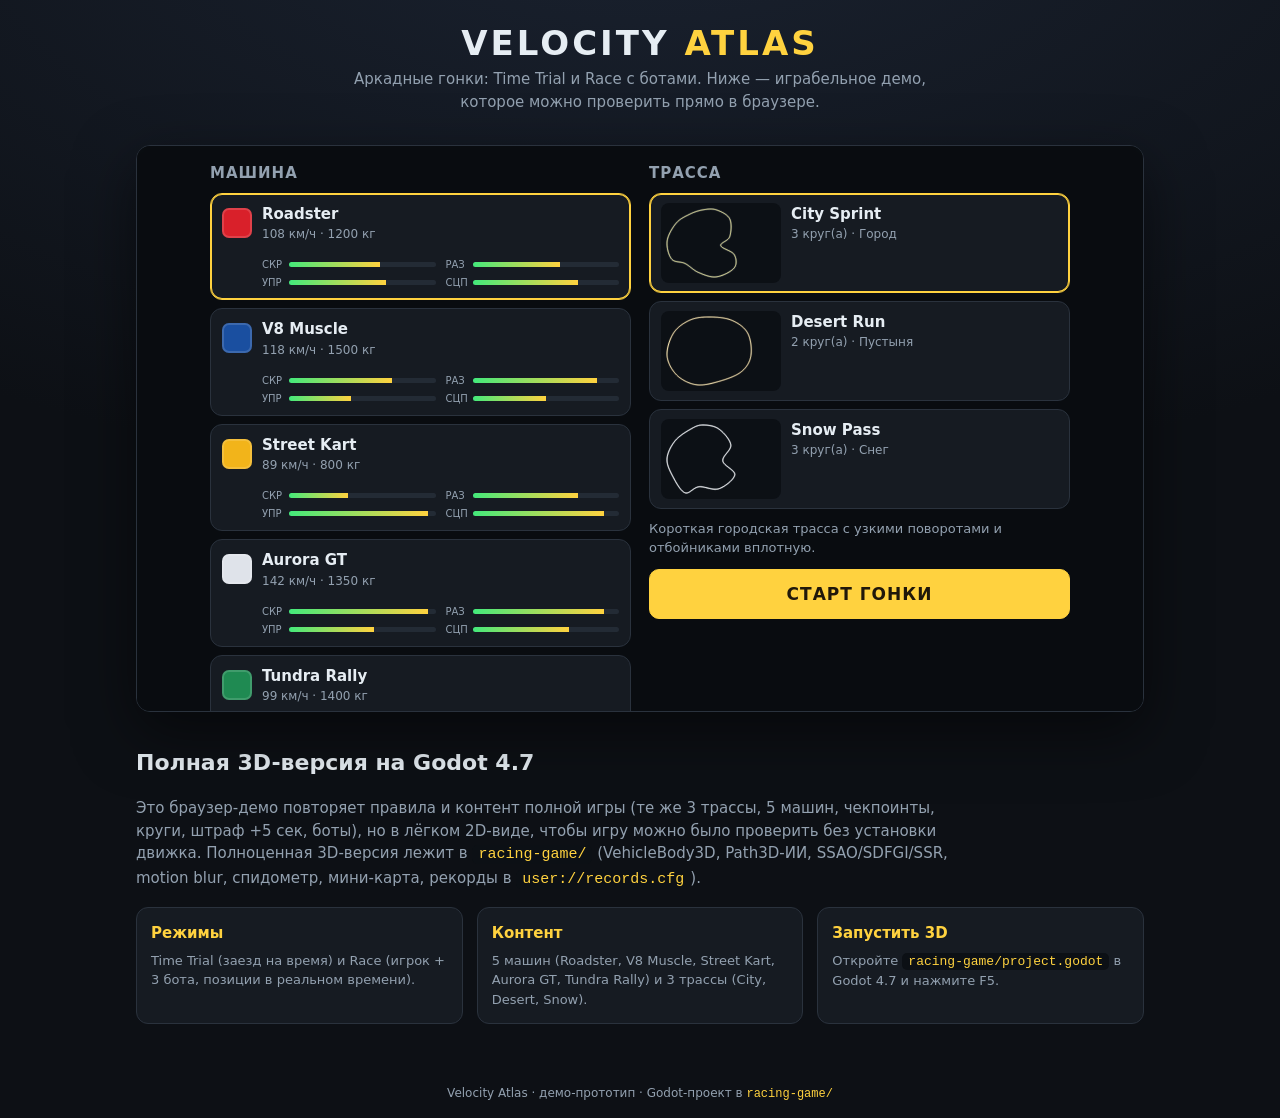
==== velocity-atlas-web/index.html @ 7cdcaae0 "feat: играбельное браузер-демо Velocity Atlas + сайт - velocity-atlas-web/: top-down демо (те же тра" ====
<!DOCTYPE html>
<html lang="ru">
<head>
<meta charset="utf-8">
<meta name="viewport" content="width=device-width, initial-scale=1">
<title>Velocity Atlas — гонки</title>
<link rel="stylesheet" href="style.css">
</head>
<body>
<header class="top">
  <div class="logo">VELOCITY <span>ATLAS</span></div>
  <p class="tag">Аркадные гонки: Time Trial и Race с ботами. Ниже — играбельное демо,
     которое можно проверить прямо в браузере.</p>
</header>

<main>
  <section class="stage-wrap">
    <div id="stage">
      <canvas id="game"></canvas>

      <!-- HUD -->
      <div id="hud" class="hud" style="display:none">
        <div class="hud-left">
          <div class="bigbox"><span id="h-speed">0</span><i>км/ч</i><b id="h-gear">1</b></div>
        </div>
        <div class="hud-top">
          <div class="pill">Круг <b id="h-lap">1/3</b></div>
          <div class="pill">Позиция <b id="h-pos">1/4</b></div>
          <div class="pill">Круг <b id="h-time">—</b></div>
          <div class="pill">Рекорд <b id="h-best">—</b></div>
        </div>
        <canvas id="minimap" class="minimap" width="170" height="130"></canvas>
      </div>

      <!-- Результаты -->
      <div id="results" class="overlay results" style="display:none">
        <div class="panel">
          <h2 id="res-title">ФИНИШ</h2>
          <p id="res-total"></p>
          <p id="res-best"></p>
          <table id="res-table" class="restab"></table>
          <div class="row">
            <button id="btn-retry" class="btn primary">Заново</button>
            <button id="btn-next" class="btn">След. трасса</button>
            <button id="btn-menu" class="btn">В меню</button>
          </div>
        </div>
      </div>

      <!-- Меню выбора -->
      <div id="menu" class="overlay menu">
        <div class="menu-grid">
          <div class="col">
            <h3>Машина</h3>
            <div id="car-list" class="list"></div>
            <p id="car-desc" class="desc"></p>
          </div>
          <div class="col">
            <h3>Трасса</h3>
            <div id="track-list" class="list"></div>
            <p id="track-desc" class="desc"></p>
            <button id="btn-start" class="btn primary big">СТАРТ ГОНКИ</button>
          </div>
        </div>
        <div class="controls">
          <b>Управление:</b> W/↑ газ · S/↓ тормоз · A/D или ←/→ руль · Space ручник · R вернуться на трассу
        </div>
      </div>
    </div>
  </section>

  <section class="about">
    <h2>Полная 3D-версия на Godot 4.7</h2>
    <p>Это браузер-демо повторяет правила и контент полной игры (те же 3 трассы, 5 машин,
       чекпоинты, круги, штраф +5 сек, боты), но в лёгком 2D-виде, чтобы игру можно было
       проверить без установки движка. Полноценная 3D-версия лежит в
       <code>racing-game/</code> (VehicleBody3D, Path3D-ИИ, SSAO/SDFGI/SSR, motion blur,
       спидометр, мини-карта, рекорды в <code>user://records.cfg</code>).</p>
    <div class="cols3">
      <div><h4>Режимы</h4><p>Time Trial (заезд на время) и Race (игрок + 3 бота, позиции в реальном времени).</p></div>
      <div><h4>Контент</h4><p>5 машин (Roadster, V8 Muscle, Street Kart, Aurora GT, Tundra Rally) и 3 трассы (City, Desert, Snow).</p></div>
      <div><h4>Запустить 3D</h4><p>Откройте <code>racing-game/project.godot</code> в Godot 4.7 и нажмите F5.</p></div>
    </div>
  </section>
</main>

<footer class="foot">Velocity Atlas · демо-прототип · Godot-проект в <code>racing-game/</code></footer>

<script src="data.js"></script>
<script src="game.js"></script>
</body>
</html>
---- velocity-atlas-web/style.css ----
:root {
  --bg: #0d1015; --panel: #161b22; --panel2: #1d242e; --line: #2a323d;
  --txt: #e6edf3; --mut: #93a1b0; --acc: #ffd23f; --acc2: #43e97b; --red: #ff5a4d;
}
* { box-sizing: border-box; }
body {
  margin: 0; background: radial-gradient(1200px 600px at 50% -10%, #1a2230, var(--bg));
  color: var(--txt); font: 15px/1.5 system-ui, -apple-system, Segoe UI, Roboto, sans-serif;
}
.top { text-align: center; padding: 26px 16px 10px; }
.logo { font: 800 34px/1 system-ui; letter-spacing: 3px; }
.logo span { color: var(--acc); }
.tag { color: var(--mut); margin: 8px auto 0; max-width: 640px; }

main { max-width: 1040px; margin: 0 auto; padding: 8px 16px 40px; }

.stage-wrap { margin-top: 14px; }
#stage {
  position: relative; width: 100%; aspect-ratio: 16/9; max-height: 70vh;
  background: #0a0d11; border: 1px solid var(--line); border-radius: 14px;
  overflow: hidden; box-shadow: 0 20px 60px rgba(0,0,0,.5);
}
#game { position: absolute; inset: 0; width: 100%; height: 100%; display: block; }

/* HUD */
.hud { position: absolute; inset: 0; pointer-events: none; }
.hud-top { position: absolute; top: 10px; left: 50%; transform: translateX(-50%); display: flex; gap: 8px; }
.pill { background: rgba(10,14,18,.72); border: 1px solid var(--line); border-radius: 999px;
  padding: 5px 12px; font-size: 13px; color: var(--mut); backdrop-filter: blur(4px); }
.pill b { color: var(--txt); }
.hud-left { position: absolute; left: 14px; bottom: 12px; }
.bigbox { position: relative; background: rgba(10,14,18,.78); border: 1px solid var(--line);
  border-radius: 14px; padding: 8px 18px 8px 14px; min-width: 128px; backdrop-filter: blur(4px); }
.bigbox span { font: 800 40px/1 system-ui; }
.bigbox i { font-style: normal; color: var(--mut); font-size: 13px; margin-left: 4px; }
.bigbox b { position: absolute; right: 12px; top: 8px; font: 800 22px/1 system-ui; color: var(--acc); }
.minimap { position: absolute; right: 12px; bottom: 12px; background: rgba(10,14,18,.7);
  border: 1px solid var(--line); border-radius: 10px; backdrop-filter: blur(4px); }

/* Overlays */
.overlay { position: absolute; inset: 0; display: flex; align-items: center; justify-content: center;
  background: rgba(8,11,15,.82); backdrop-filter: blur(3px); }
.panel { background: var(--panel); border: 1px solid var(--line); border-radius: 16px;
  padding: 22px 26px; width: min(560px, 92%); text-align: center; }
.panel h2 { margin: 0 0 6px; font-size: 28px; }
.panel p { margin: 2px 0; color: var(--mut); }
.restab { width: 100%; border-collapse: collapse; margin: 14px 0; font-size: 14px; }
.restab td { padding: 6px 8px; border-bottom: 1px solid var(--line); text-align: left; }
.restab tr.you td { color: var(--acc); font-weight: 700; }
.row { display: flex; gap: 10px; justify-content: center; margin-top: 10px; }

.btn { background: var(--panel2); color: var(--txt); border: 1px solid var(--line);
  border-radius: 10px; padding: 10px 18px; font: 600 14px system-ui; cursor: pointer; transition: .15s; }
.btn:hover { border-color: var(--acc); transform: translateY(-1px); }
.btn.primary { background: var(--acc); color: #20180a; border-color: var(--acc); }
.btn.primary:hover { filter: brightness(1.08); }
.btn.big { width: 100%; padding: 14px; font-size: 17px; margin-top: 10px; letter-spacing: 1px; }

/* Menu */
.menu { display: block; padding: 16px; overflow: auto; }
.menu-grid { display: grid; grid-template-columns: 1fr 1fr; gap: 18px; max-width: 860px; margin: 0 auto; }
.col h3 { margin: 0 0 8px; font-size: 15px; color: var(--mut); text-transform: uppercase; letter-spacing: 1px; }
.list { display: flex; flex-direction: column; gap: 8px; }
.card { display: grid; grid-template-columns: auto 1fr; gap: 10px; align-items: center;
  background: var(--panel); border: 1px solid var(--line); border-radius: 12px; padding: 9px 11px; cursor: pointer; transition: .12s; }
.card:hover { border-color: #3b4654; }
.card.sel { border-color: var(--acc); box-shadow: 0 0 0 1px var(--acc) inset; }
.swatch { width: 30px; height: 30px; border-radius: 7px; box-shadow: inset 0 0 0 2px rgba(255,255,255,.15); }
.cinfo { display: flex; flex-direction: column; }
.cinfo b { font-size: 15px; }
.cinfo span { font-size: 12px; color: var(--mut); }
.tprev { grid-row: span 2; background: #0c1015; border-radius: 8px; }
.bars { grid-column: 2; display: grid; grid-template-columns: 1fr 1fr; gap: 3px 10px; margin-top: 4px; }
.bar { display: flex; align-items: center; gap: 5px; font-size: 10px; color: var(--mut); }
.bar i { font-style: normal; width: 22px; }
.bar u { flex: 1; height: 5px; background: #232b35; border-radius: 3px; overflow: hidden; text-decoration: none; display: block; }
.bar u b { display: block; height: 100%; background: linear-gradient(90deg, var(--acc2), var(--acc)); }
.desc { color: var(--mut); font-size: 13px; min-height: 40px; margin: 10px 0 0; }
.controls { text-align: center; color: var(--mut); font-size: 13px; margin: 16px auto 0; max-width: 720px; }
.controls b { color: var(--txt); }

.about { margin-top: 34px; }
.about h2 { font-size: 22px; }
.about p { color: var(--mut); max-width: 820px; }
.about code { background: #0c1015; padding: 1px 6px; border-radius: 5px; color: var(--acc); }
.cols3 { display: grid; grid-template-columns: repeat(3, 1fr); gap: 14px; margin-top: 16px; }
.cols3 div { background: var(--panel); border: 1px solid var(--line); border-radius: 12px; padding: 14px; }
.cols3 h4 { margin: 0 0 6px; color: var(--acc); }
.cols3 p { margin: 0; font-size: 13px; }
.foot { text-align: center; color: var(--mut); font-size: 12px; padding: 20px; }
.foot code { color: var(--acc); }

@media (max-width: 720px) {
  .menu-grid, .cols3 { grid-template-columns: 1fr; }
  .bigbox span { font-size: 30px; }
}
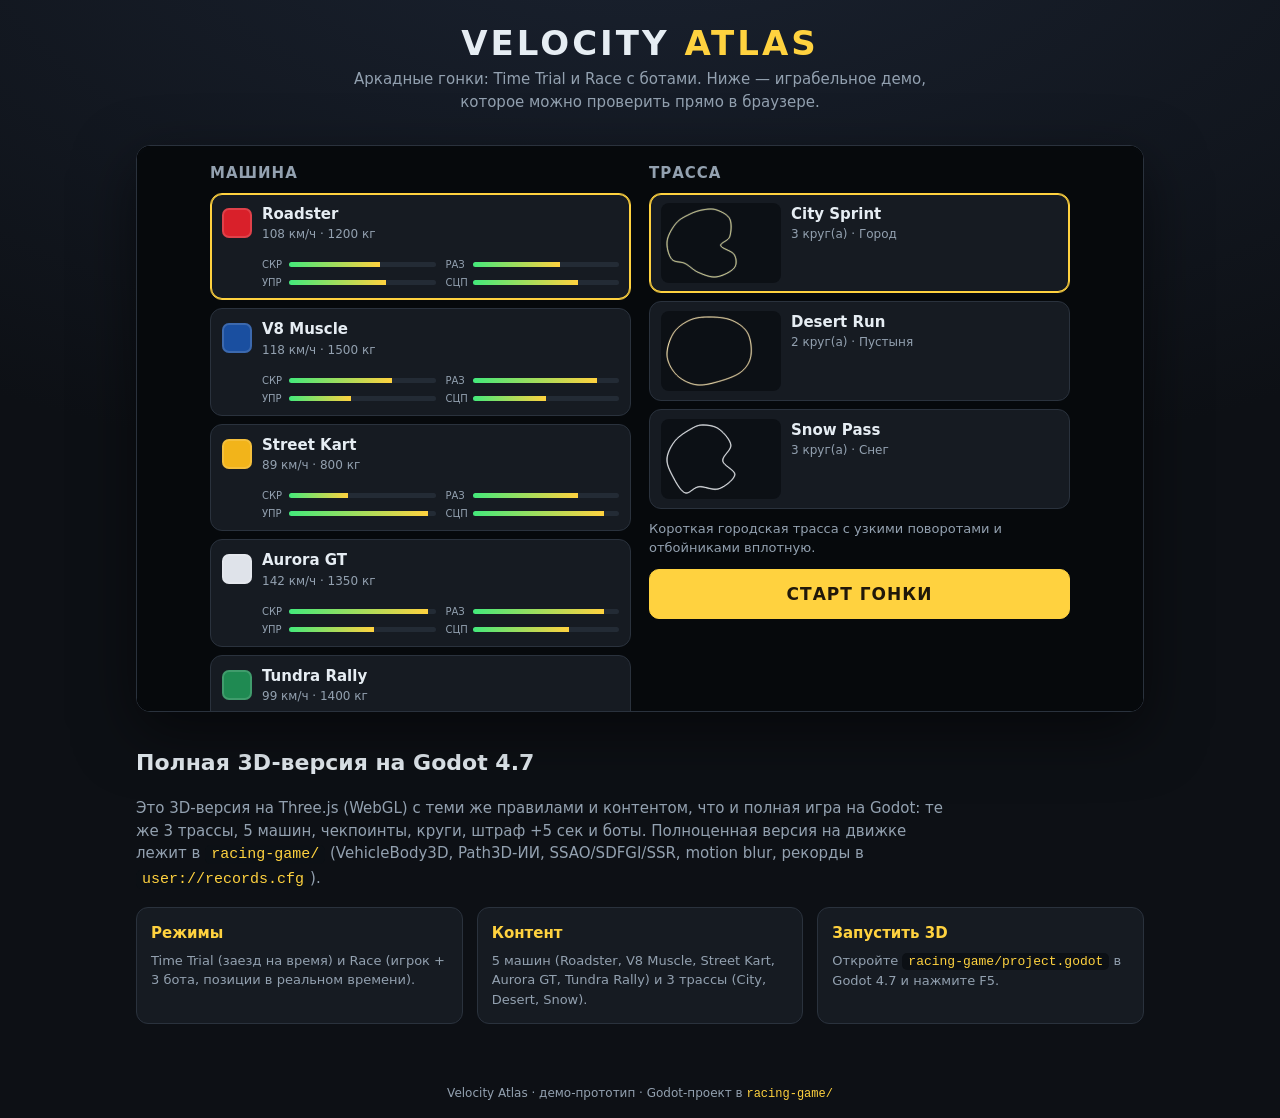
==== commit 519f1d02: "feat(web): 3D-версия Velocity Atlas на Three.js вместо 2D - vendor/three.min.js (r150) — Web-рендер." ====
--- a/velocity-atlas-web/index.html
+++ b/velocity-atlas-web/index.html
@@ -31,6 +31,9 @@
         </div>
         <canvas id="minimap" class="minimap" width="170" height="130"></canvas>
       </div>
+
+      <!-- Отсчёт 3-2-1-GO -->
+      <div id="countdown" class="cd" style="display:none"></div>
 
       <!-- Результаты -->
       <div id="results" class="overlay results" style="display:none">
@@ -71,11 +74,10 @@
 
   <section class="about">
     <h2>Полная 3D-версия на Godot 4.7</h2>
-    <p>Это браузер-демо повторяет правила и контент полной игры (те же 3 трассы, 5 машин,
-       чекпоинты, круги, штраф +5 сек, боты), но в лёгком 2D-виде, чтобы игру можно было
-       проверить без установки движка. Полноценная 3D-версия лежит в
-       <code>racing-game/</code> (VehicleBody3D, Path3D-ИИ, SSAO/SDFGI/SSR, motion blur,
-       спидометр, мини-карта, рекорды в <code>user://records.cfg</code>).</p>
+    <p>Это 3D-версия на Three.js (WebGL) с теми же правилами и контентом, что и полная
+       игра на Godot: те же 3 трассы, 5 машин, чекпоинты, круги, штраф +5 сек и боты.
+       Полноценная версия на движке лежит в <code>racing-game/</code> (VehicleBody3D,
+       Path3D-ИИ, SSAO/SDFGI/SSR, motion blur, рекорды в <code>user://records.cfg</code>).</p>
     <div class="cols3">
       <div><h4>Режимы</h4><p>Time Trial (заезд на время) и Race (игрок + 3 бота, позиции в реальном времени).</p></div>
       <div><h4>Контент</h4><p>5 машин (Roadster, V8 Muscle, Street Kart, Aurora GT, Tundra Rally) и 3 трассы (City, Desert, Snow).</p></div>
@@ -86,7 +88,9 @@
 
 <footer class="foot">Velocity Atlas · демо-прототип · Godot-проект в <code>racing-game/</code></footer>
 
+<script src="vendor/three.min.js"></script>
 <script src="data.js"></script>
-<script src="game.js"></script>
+<script src="sim.js"></script>
+<script src="game3d.js"></script>
 </body>
 </html>
--- a/velocity-atlas-web/style.css
+++ b/velocity-atlas-web/style.css
@@ -36,6 +36,12 @@
 .bigbox b { position: absolute; right: 12px; top: 8px; font: 800 22px/1 system-ui; color: var(--acc); }
 .minimap { position: absolute; right: 12px; bottom: 12px; background: rgba(10,14,18,.7);
   border: 1px solid var(--line); border-radius: 10px; backdrop-filter: blur(4px); }
+
+/* Отсчёт */
+.cd { position: absolute; inset: 0; display: flex; align-items: center; justify-content: center;
+  font: 800 140px/1 system-ui; color: var(--acc); text-shadow: 0 6px 30px rgba(0,0,0,.6);
+  pointer-events: none; }
+.cd.go { color: var(--acc2); }
 
 /* Overlays */
 .overlay { position: absolute; inset: 0; display: flex; align-items: center; justify-content: center;
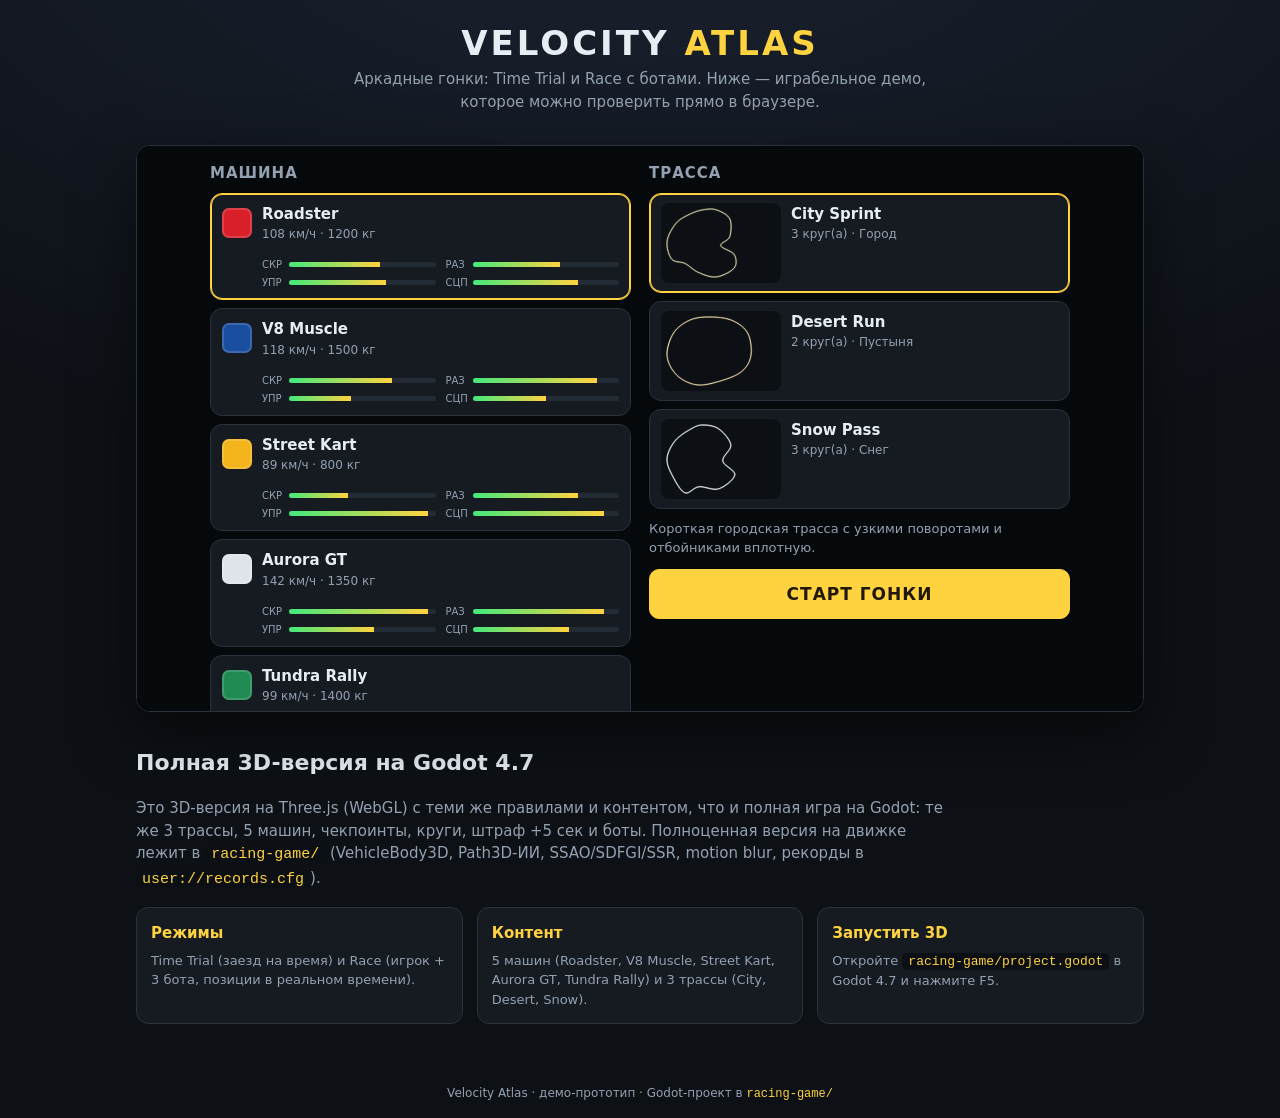
==== commit 2cd5b0bb: "fix(web): NaN/чёрный экран — кэш-бастинг (?v=), нормализация точек трассы, отчёт об ошибках, WebGL-ф" ====
--- a/velocity-atlas-web/index.html
+++ b/velocity-atlas-web/index.html
@@ -4,7 +4,7 @@
 <meta charset="utf-8">
 <meta name="viewport" content="width=device-width, initial-scale=1">
 <title>Velocity Atlas — гонки</title>
-<link rel="stylesheet" href="style.css">
+<link rel="stylesheet" href="style.css?v=3">
 </head>
 <body>
 <header class="top">
@@ -16,6 +16,7 @@
 <main>
   <section class="stage-wrap">
     <div id="stage">
+      <div id="errbox" style="display:none"></div>
       <canvas id="game"></canvas>
 
       <!-- HUD -->
@@ -88,9 +89,9 @@
 
 <footer class="foot">Velocity Atlas · демо-прототип · Godot-проект в <code>racing-game/</code></footer>
 
-<script src="vendor/three.min.js"></script>
-<script src="data.js"></script>
-<script src="sim.js"></script>
-<script src="game3d.js"></script>
+<script src="vendor/three.min.js?v=3"></script>
+<script src="data.js?v=3"></script>
+<script src="sim.js?v=3"></script>
+<script src="game3d.js?v=3"></script>
 </body>
 </html>
--- a/velocity-atlas-web/style.css
+++ b/velocity-atlas-web/style.css
@@ -36,6 +36,11 @@
 .bigbox b { position: absolute; right: 12px; top: 8px; font: 800 22px/1 system-ui; color: var(--acc); }
 .minimap { position: absolute; right: 12px; bottom: 12px; background: rgba(10,14,18,.7);
   border: 1px solid var(--line); border-radius: 10px; backdrop-filter: blur(4px); }
+
+/* Отчёт об ошибках */
+#errbox { position: absolute; top: 8px; left: 8px; right: 8px; z-index: 50;
+  background: #5a1212; border: 1px solid #ff5a4d; color: #ffd7d2; border-radius: 8px;
+  padding: 8px 12px; font-size: 13px; white-space: pre-wrap; }
 
 /* Отсчёт */
 .cd { position: absolute; inset: 0; display: flex; align-items: center; justify-content: center;
